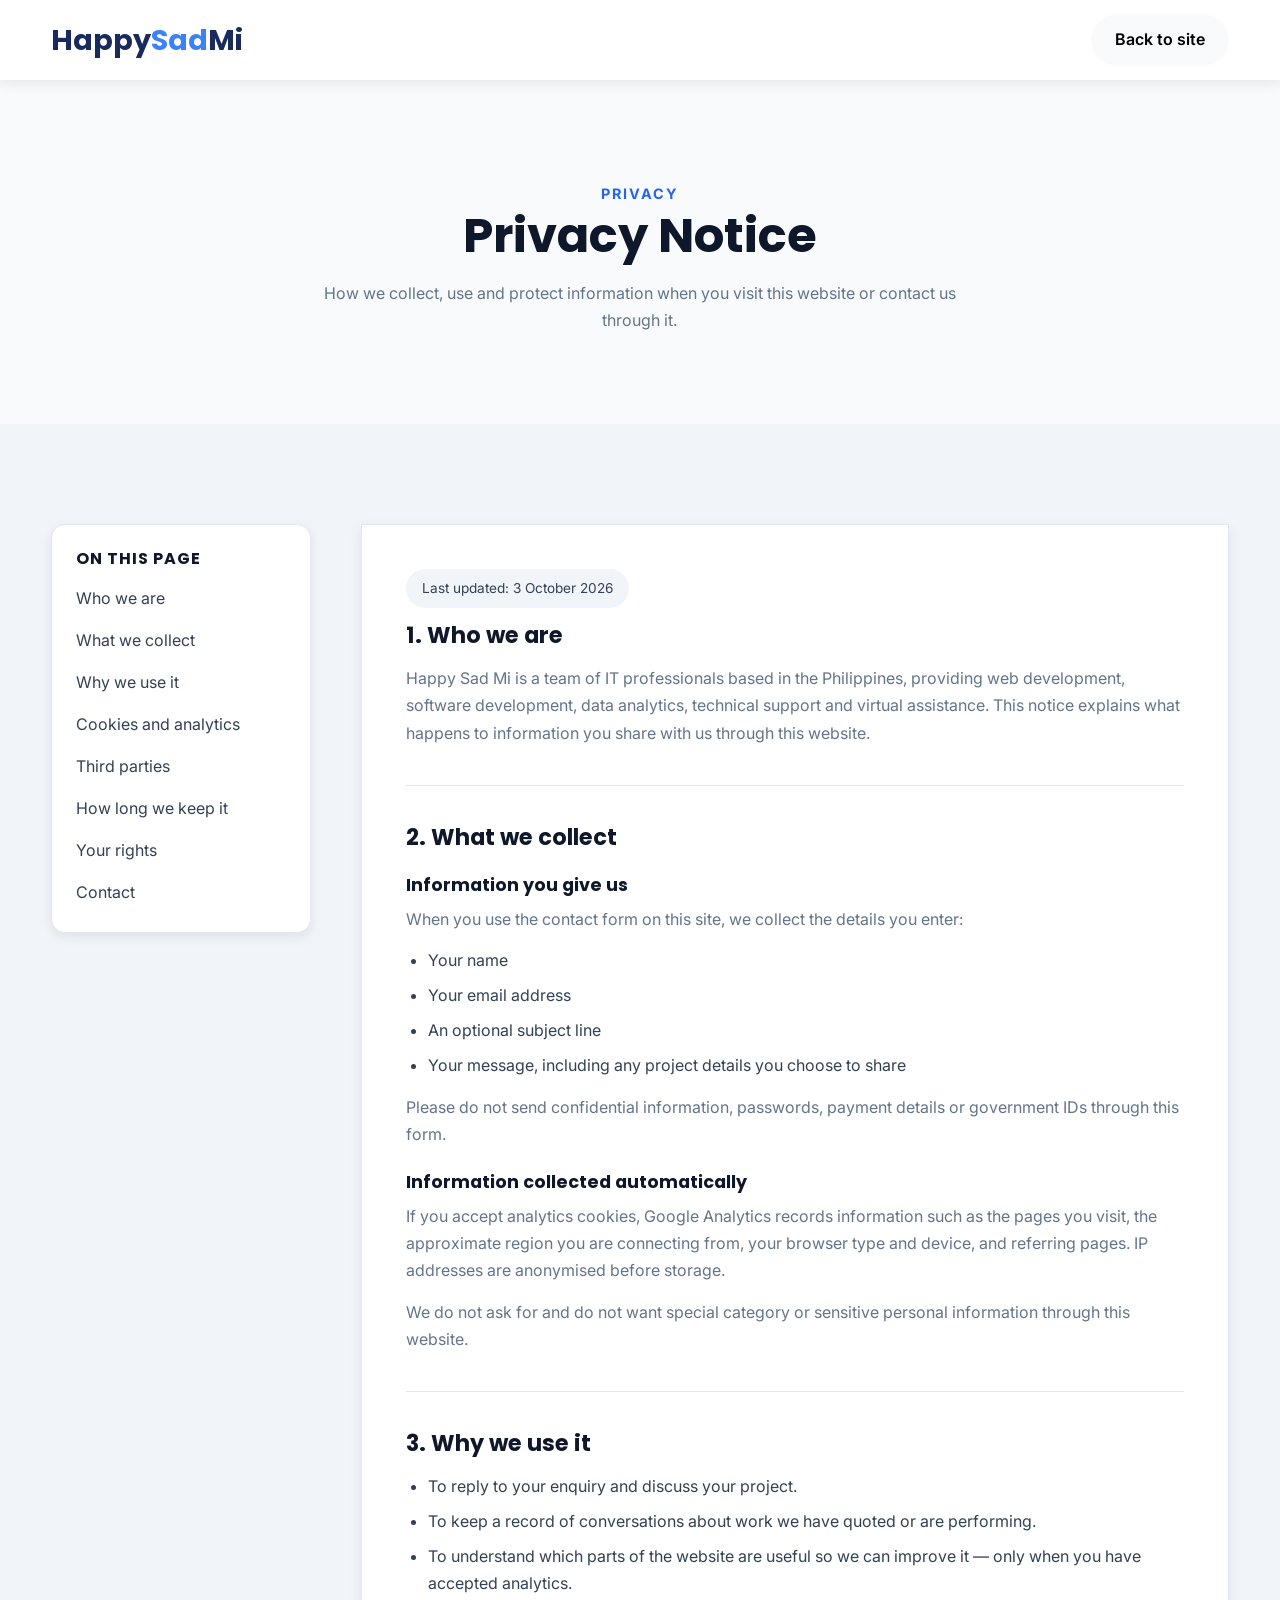
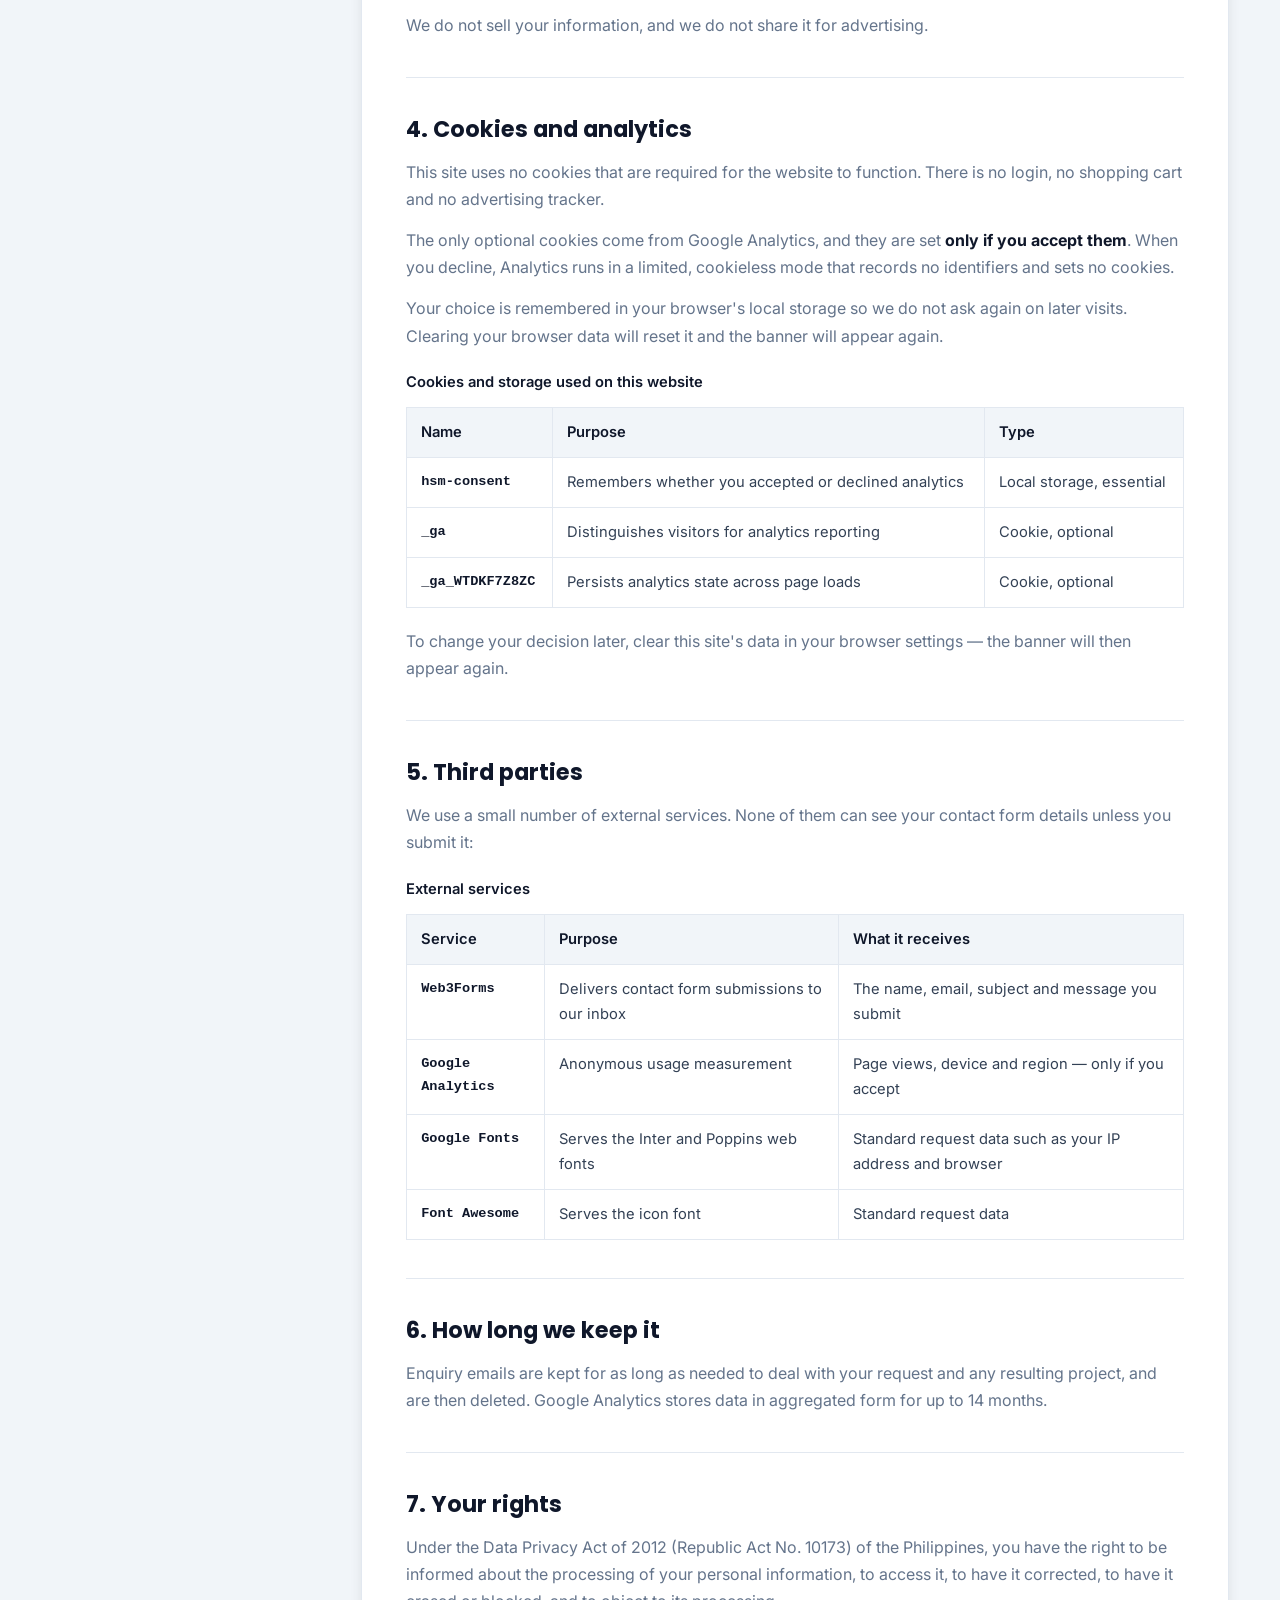
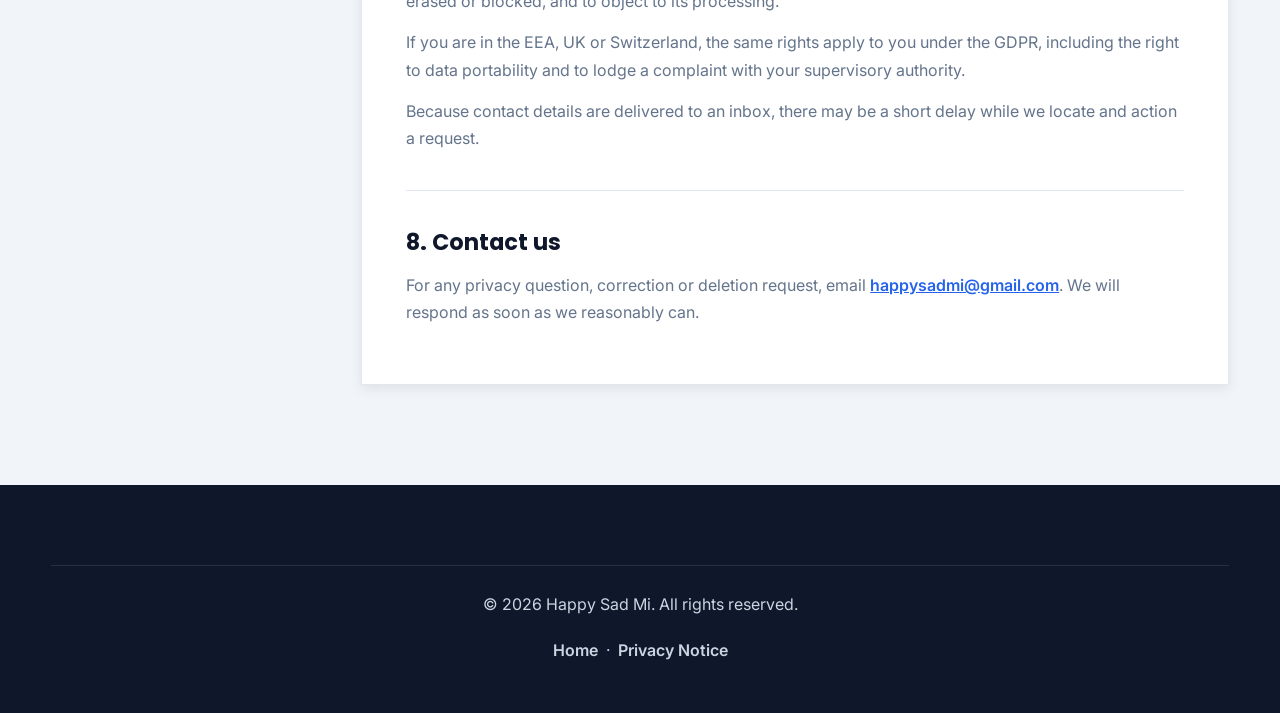
==== privacy.html @ ef0c7fe9 "Add privacy notice and gate analytics behind consent Two related gaps: the site had no privacy notic" ====
<!DOCTYPE html>
<html lang="en">

<head>
    <meta charset="UTF-8">
    <meta name="viewport" content="width=device-width, initial-scale=1.0">

    <title>Privacy Notice | Happy Sad Mi</title>

    <meta name="description"
        content="How Happy Sad Mi collects, uses and protects personal information submitted through this website.">

    <meta name="robots" content="index, follow">

    <meta name="theme-color" content="#192A5D">

    <link rel="canonical" href="privacy.html">

    <!-- Google Fonts -->

    <link rel="preconnect" href="https://fonts.googleapis.com">
    <link rel="preconnect" href="https://fonts.gstatic.com" crossorigin>

    <link href="https://fonts.googleapis.com/css2?family=Inter:wght@300;400;500;600;700&family=Poppins:wght@500;600;700;800&display=swap"
        rel="stylesheet">

    <!-- Font Awesome -->

    <link rel="stylesheet"
        href="https://cdnjs.cloudflare.com/ajax/libs/font-awesome/6.7.1/css/all.min.css">

    <!-- CSS -->

    <link rel="stylesheet" href="assets/css/style.css?v=9">
    <link rel="stylesheet" href="assets/css/components.css?v=9">
    <link rel="stylesheet" href="assets/css/animations.css?v=9">

    <link rel="apple-touch-icon" sizes="180x180" href="apple-touch-icon.png">
    <link rel="icon" type="image/png" sizes="32x32" href="favicon-32x32.png">
    <link rel="icon" type="image/png" sizes="16x16" href="favicon-16x16.png">
    <link rel="icon" href="favicon.ico" sizes="any">
    <link rel="manifest" href="site.webmanifest">
</head>

<body>

    <a class="skip-link" href="#main">Skip to main content</a>

    <!-- ================= HEADER ================= -->

    <header class="header">

        <div class="container">

            <nav class="navbar" aria-label="Primary">

                <a href="index.html" class="logo">
                    Happy<span>Sad</span>Mi
                </a>

                <a href="index.html" class="btn btn-secondary header-back">
                    Back to site
                </a>

            </nav>

        </div>

    </header>

    <main id="main">

        <section class="section legal-hero">

            <div class="container">

                <div class="section-title">

                    <span>PRIVACY</span>

                    <h1>Privacy Notice</h1>

                    <p>
                        How we collect, use and protect information when you visit this
                        website or contact us through it.
                    </p>

                </div>

            </div>

        </section>

        <section class="section section-alt">

            <div class="container">

                <div class="legal-body">

                    <aside class="legal-toc" aria-label="On this page">

                        <h2>On this page</h2>

                        <ul>

                            <li><a href="#who">Who we are</a></li>
                            <li><a href="#collect">What we collect</a></li>
                            <li><a href="#why">Why we use it</a></li>
                            <li><a href="#cookies">Cookies and analytics</a></li>
                            <li><a href="#thirdparty">Third parties</a></li>
                            <li><a href="#retention">How long we keep it</a></li>
                            <li><a href="#rights">Your rights</a></li>
                            <li><a href="#contact">Contact</a></li>

                        </ul>

                    </aside>

                    <article class="legal-content">

                        <p class="legal-updated">
                            Last updated: <time datetime="2026-10-03">3 October 2026</time>
                        </p>

                        <section id="who">

                            <h2>1. Who we are</h2>

                            <p>
                                Happy Sad Mi is a team of IT professionals based in the
                                Philippines, providing web development, software development,
                                data analytics, technical support and virtual assistance.
                                This notice explains what happens to information you share
                                with us through this website.
                            </p>

                        </section>

                        <section id="collect">

                            <h2>2. What we collect</h2>

                            <h3>Information you give us</h3>

                            <p>
                                When you use the contact form on this site, we collect the
                                details you enter:
                            </p>

                            <ul>

                                <li>Your name</li>
                                <li>Your email address</li>
                                <li>An optional subject line</li>
                                <li>Your message, including any project details you choose
                                    to share</li>

                            </ul>

                            <p>
                                Please do not send confidential information, passwords,
                                payment details or government IDs through this form.
                            </p>

                            <h3>Information collected automatically</h3>

                            <p>
                                If you accept analytics cookies, Google Analytics records
                                information such as the pages you visit, the approximate
                                region you are connecting from, your browser type and
                                device, and referring pages. IP addresses are anonymised
                                before storage.
                            </p>

                            <p>
                                We do not ask for and do not want special category or
                                sensitive personal information through this website.
                            </p>

                        </section>

                        <section id="why">

                            <h2>3. Why we use it</h2>

                            <ul>

                                <li>
                                    To reply to your enquiry and discuss your project.
                                </li>
                                <li>
                                    To keep a record of conversations about work we have
                                    quoted or are performing.
                                </li>
                                <li>
                                    To understand which parts of the website are useful
                                    so we can improve it &mdash; only when you have
                                    accepted analytics.
                                </li>

                            </ul>

                            <p>
                                We do not sell your information, and we do not share it for
                                advertising.
                            </p>

                        </section>

                        <section id="cookies">

                            <h2>4. Cookies and analytics</h2>

                            <p>
                                This site uses no cookies that are required for the website
                                to function. There is no login, no shopping cart and no
                                advertising tracker.
                            </p>

                            <p>
                                The only optional cookies come from Google Analytics, and
                                they are set <strong>only if you accept them</strong>. When
                                you decline, Analytics runs in a limited, cookieless mode
                                that records no identifiers and sets no cookies.
                            </p>

                            <p>
                                Your choice is remembered in your browser's local storage so
                                we do not ask again on later visits. Clearing your browser
                                data will reset it and the banner will appear again.
                            </p>

                            <table class="cookie-table">

                                <caption>
                                    Cookies and storage used on this website
                                </caption>

                                <thead>

                                    <tr>
                                        <th scope="col">Name</th>
                                        <th scope="col">Purpose</th>
                                        <th scope="col">Type</th>
                                    </tr>

                                </thead>

                                <tbody>

                                    <tr>
                                        <th scope="row">hsm-consent</th>
                                        <td>Remembers whether you accepted or declined
                                            analytics</td>
                                        <td>Local storage, essential</td>
                                    </tr>

                                    <tr>
                                        <th scope="row">_ga</th>
                                        <td>Distinguishes visitors for analytics reporting
                                        </td>
                                        <td>Cookie, optional</td>
                                    </tr>

                                    <tr>
                                        <th scope="row">_ga_WTDKF7Z8ZC</th>
                                        <td>Persists analytics state across page
                                        loads</td>
                                        <td>Cookie, optional</td>
                                    </tr>

                                </tbody>

                            </table>

                            <p>
                                To change your decision later, clear this site's data in
                                your browser settings &mdash; the banner will then appear
                                again.
                            </p>

                        </section>

                        <section id="thirdparty">

                            <h2>5. Third parties</h2>

                            <p>
                                We use a small number of external services. None of them
                                can see your contact form details unless you submit it:
                            </p>

                            <table class="cookie-table">

                                <caption>
                                    External services
                                </caption>

                                <thead>

                                    <tr>
                                        <th scope="col">Service</th>
                                        <th scope="col">Purpose</th>
                                        <th scope="col">What it receives</th>
                                    </tr>

                                </thead>

                                <tbody>

                                    <tr>
                                        <th scope="row">Web3Forms</th>
                                        <td>Delivers contact form submissions to our
                                            inbox</td>
                                        <td>The name, email, subject and message you
                                            submit</td>
                                    </tr>

                                    <tr>
                                        <th scope="row">Google Analytics</th>
                                        <td>Anonymous usage measurement</td>
                                        <td>Page views, device and region &mdash; only if
                                            you accept</td>
                                    </tr>

                                    <tr>
                                        <th scope="row">Google Fonts</th>
                                        <td>Serves the Inter and Poppins web fonts</td>
                                        <td>Standard request data such as your IP address
                                            and browser</td>
                                    </tr>

                                    <tr>
                                        <th scope="row">Font Awesome</th>
                                        <td>Serves the icon font</td>
                                        <td>Standard request data</td>
                                    </tr>

                                </tbody>

                            </table>

                        </section>

                        <section id="retention">

                            <h2>6. How long we keep it</h2>

                            <p>
                                Enquiry emails are kept for as long as needed to deal with
                                your request and any resulting project, and are then
                                deleted. Google Analytics stores data in aggregated form
                                for up to 14 months.
                            </p>

                        </section>

                        <section id="rights">

                            <h2>7. Your rights</h2>

                            <p>
                                Under the Data Privacy Act of 2012 (Republic Act No. 10173)
                                of the Philippines, you have the right to be informed about
                                the processing of your personal information, to access it,
                                to have it corrected, to have it erased or blocked, and to
                                object to its processing.
                            </p>

                            <p>
                                If you are in the EEA, UK or Switzerland, the same rights
                                apply to you under the GDPR, including the right to data
                                portability and to lodge a complaint with your supervisory
                                authority.
                            </p>

                            <p>
                                Because contact details are delivered to an inbox, there
                                may be a short delay while we locate and action a request.
                            </p>

                        </section>

                        <section id="contact">

                            <h2>8. Contact us</h2>

                            <p>
                                For any privacy question, correction or deletion request,
                                email
                                <a href="mailto:happysadmi@gmail.com">happysadmi@gmail.com</a>.
                                We will respond as soon as we reasonably can.
                            </p>

                        </section>

                    </article>

                </div>

            </div>

        </section>

    </main>

    <!-- ================= FOOTER ================= -->

    <footer class="footer">

        <div class="container">

            <div class="footer-bottom">

                <p>
                    &copy; 2026 Happy Sad Mi. All rights reserved.
                </p>

                <p>
                    <a href="index.html">Home</a>
                    &nbsp;&middot;&nbsp;
                    <a href="privacy.html">Privacy Notice</a>
                </p>

            </div>

        </div>

    </footer>

</body>

</html>
---- assets/css/style.css ----
/* ==========================================================
   Happy Sad Mi
   Global Styles
========================================================== */

/* ===========================
   CSS VARIABLES
=========================== */

:root {

    /* Colors */

    --primary: #192a5d;
    --primary-light: #2c3b67;
    --secondary: #3B82F6;
    --accent: #10B981;

    /* --secondary is a decorative brand blue and only reaches ~3.7:1 on
       white, which fails WCAG AA for text. Use this darker variant for
       any text or icon that needs to be readable on a light surface. */
    --secondary-text: #2563EB;

    --dark: #0F172A;

    --light: #F8FAFC;
    --white: #FFFFFF;

    --gray-100: #F1F5F9;
    --gray-200: #E2E8F0;
    --gray-300: #CBD5E1;
    --gray-500: #64748B;
    --gray-700: #334155;

    /* Typography */

    --heading-font: "Poppins", sans-serif;
    --body-font: "Inter", sans-serif;

    /* Spacing */

    --section-padding: 100px;

    /* Radius */

    --radius: 14px;

    /* Shadows */

    --shadow-sm: 0 4px 12px rgba(0,0,0,.08);

    --shadow:

        0 15px 40px rgba(0,0,0,.08);

    --transition:

        all .3s ease;

}

/* ===========================
   RESET
=========================== */

*{

    margin:0;
    padding:0;
    box-sizing:border-box;

}

html{

    scroll-behavior:smooth;

}

/* ==========================================================
   CONSENT BANNER
   ========================================================== */

.consent-banner{

    position:fixed;

    left:0;

    right:0;

    bottom:0;

    z-index:10000;

    background:var(--dark);

    color:var(--gray-300);

    box-shadow:0 -12px 40px rgba(0,0,0,.28);

    transform:translateY(100%);

    transition:transform .35s ease;

}

.consent-banner.show{

    transform:translateY(0);

}

.consent-inner{

    width:min(1200px,92%);

    margin-inline:auto;

    padding:26px 0;

    display:flex;

    align-items:center;

    justify-content:space-between;

    gap:28px;

    flex-wrap:wrap;

}

.consent-copy{

    flex:1 1 460px;

}

.consent-copy h2{

    font-size:1.15rem;

    margin-bottom:8px;

    color:var(--white);

}

.consent-copy p{

    margin:0;

    font-size:.95rem;

    line-height:1.6;

    color:var(--gray-300);

}

.consent-copy a{

    color:var(--secondary);

    font-weight:600;

    text-decoration:underline;

}

.consent-copy a:hover{

    color:var(--white);

}

.consent-actions{

    display:flex;

    gap:14px;

    flex-wrap:wrap;

}

.consent-actions .btn{

    white-space:nowrap;

}

/* The banner is dark, so the default navy primary would disappear into
   it. Invert both buttons here to keep them clearly distinguishable. */

.consent-actions .btn-primary{

    background:var(--white);

    color:var(--primary);

}

.consent-actions .btn-primary:hover{

    background:var(--gray-200);

    color:var(--primary);

    transform:translateY(-2px);

}

.consent-actions .btn-secondary{

    background:transparent;

    color:var(--white);

    box-shadow:inset 0 0 0 1px var(--gray-500);

}

.consent-actions .btn-secondary:hover{

    background:rgba(255,255,255,.1);

    color:var(--white);

    transform:translateY(-2px);

}

@media (max-width:768px){

    .consent-inner{

        padding:22px 0;

        flex-direction:column;

        align-items:stretch;

        gap:18px;

    }

    .consent-actions{

        display:grid;

        grid-template-columns:1fr 1fr;

    }

}

/* ==========================================================
   NOSCRIPT
   ========================================================== */

.noscript-banner{

    padding:16px 24px;

    background:var(--gray-100);

    border-bottom:1px solid var(--gray-200);

    color:var(--gray-700);

    text-align:center;

    font-size:.95rem;

}

.noscript-banner p{

    margin:0;

    color:inherit;

}

.noscript-banner a{

    color:var(--secondary);

    font-weight:600;

    text-decoration:underline;

}

body{

    font-family:var(--body-font);

    color:var(--gray-700);

    background:var(--white);

    line-height:1.7;

}

img{

    display:block;

    width:100%;

}

a{

    text-decoration:none;

    color:inherit;

}

ul{

    list-style:none;

}

button{

    border:none;

    cursor:pointer;

    font-family:inherit;

}

input,
textarea{

    font-family:inherit;

}

/* ==========================================================
   ACCESSIBILITY PRIMITIVES
   ========================================================== */

/* Visible keyboard focus for every interactive element.
   :focus-visible keeps the ring off mouse clicks. */

a:focus-visible,
button:focus-visible,
input:focus-visible,
textarea:focus-visible,
[tabindex]:focus-visible{

    outline:3px solid var(--secondary);

    outline-offset:3px;

    border-radius:4px;

}

/* Available to screen readers, invisible on screen. Used for
   form labels, section landmarks and icon-only button names. */

.visually-hidden{

    position:absolute;

    width:1px;

    height:1px;

    padding:0;

    margin:-1px;

    overflow:hidden;

    clip:rect(0 0 0 0);

    clip-path:inset(50%);

    white-space:nowrap;

    border:0;

}

/* ===========================
   CONTAINER
=========================== */

.container{

    width:min(1200px,92%);

    margin:auto;

}

/* ===========================
   TYPOGRAPHY
=========================== */

h1,h2,h3,h4{

    font-family:var(--heading-font);

    color:var(--dark);

    line-height:1.2;

}

h1{

    font-size:clamp(2.5rem,5vw,4.5rem);

}

h2{

    font-size:clamp(2rem,4vw,3rem);

}

h3{

    font-size:1.4rem;

}

p{

    color:var(--gray-500);

}

/* ===========================
   SECTION
=========================== */

.section{

    padding:var(--section-padding) 0;

}

.section-alt{

    background:var(--gray-100);

}

.section-title{

    text-align:center;

    margin-bottom:30px;

}

.hero-image{
    animation:float 6s ease-in-out infinite;
}

.bg_img{

    width:100%;

    display:block;

    aspect-ratio:1/1;

    object-fit:cover;

    object-position:center 28%;

    background:var(--white);

    border-radius:20px;

    overflow:hidden;

    box-shadow:0 10px 25px rgba(0,0,0,.08);

    transition:transform .4s ease, box-shadow .4s ease;

}

.bg_img:hover{

    transform:translateY(-4px);

    box-shadow:0 18px 40px rgba(0,0,0,.15);

}
.section-title span{

    color:var(--secondary-text);

    font-weight:700;

    letter-spacing:2px;

    font-size:.9rem;

}

.section-title h2{

    margin:15px 0;

}

.section-title p{

    max-width:650px;

    margin:auto;

}

/* ===========================
   BUTTONS
=========================== */

.btn{

    display:inline-flex;

    align-items:center;

    justify-content:center;

    padding:15px 30px;

    border-radius:50px;

    transition:var(--transition);

    font-weight:600;

}

.btn-primary{

    background:var(--primary);

    color:white;

}

.btn-primary:hover{

    background:var(--primary-light);

    transform:translateY(-3px);

}

.btn-secondary{

  background:var(--light);

  color:black;

}

.btn-secondary:hover{

    background:var(--gray-200);

    transform:translateY(-3px);
    color:black;

}

/* ===========================
   HEADER
=========================== */

.skip-link{

    position:absolute;

    top:-100px;

    left:16px;

    z-index:2000;

    padding:14px 22px;

    border-radius:0 0 var(--radius) var(--radius);

    background:var(--primary);

    color:var(--white);

    font-weight:600;

    transition:top .25s ease;

}

.skip-link:focus{

    top:0;

}

.header{

    position:fixed;

    top:0;

    left:0;

    width:100%;

    z-index:999;

    background:rgba(255,255,255,.92);

    backdrop-filter:blur(14px);

    box-shadow:var(--shadow-sm);

}

.navbar{

    display:flex;

    justify-content:space-between;

    align-items:center;

    height:80px;

}

.logo{

    font-family:var(--heading-font);

    font-size:1.8rem;

    font-weight:700;

    color:var(--primary);

}

.logo span{

    color:var(--secondary);

}

.nav-links{

    display:flex;

    gap:35px;

}

.nav-links a{

    display:flex;

    align-items:center;

    min-height:44px;

    transition:var(--transition);

    font-weight:500;

}

.nav-links a:hover{

    color:var(--secondary);

}

.menu-btn{

    display:none;

    background:none;

    font-size:1.5rem;

}

/* ===========================
   HERO
=========================== */

.hero {
    padding-top: 140px;
    padding-bottom: 100px;

    --hero-overlay:

        linear-gradient(

            color-mix(in srgb, var(--primary) 78%, transparent),

            color-mix(in srgb, #275D84 78%, transparent),

            color-mix(in srgb, var(--secondary) 78%, transparent)

        );

    background:

        var(--hero-overlay),

        url("../images/team/bg-1.webp") center / cover no-repeat;

    color: white;
}

.hero-grid{

    display:grid;

    grid-template-columns:1fr 1fr;

    gap:70px;

    align-items:center;

}

.hero h1{

    color:white;

    margin:20px 0;

}

.hero h1 span{

    display:block;

    color:#A5F3FC;

}

.hero p{

    color:rgba(255,255,255,.9);

}

.badge{

    display:inline-block;

    background:rgba(255,255,255,.15);

    padding:10px 18px;

    border-radius:30px;

    font-size:.9rem;

}

.hero-buttons{

    display:flex;

    gap:20px;

    margin:35px 0;

}

.hero-stats{

    display:flex;

    gap:20px;

    margin-top:50px;

}

.stat-card{

    background:rgba(255,255,255,.12);

    backdrop-filter:blur(12px);

    padding:25px;

    border-radius:var(--radius);

    text-align:center;

    flex:1;

}

.stat-card h2{

    color:white;

}

.stat-card p{

    color:white;

    margin-top:10px;

}

/* ===========================
   GRID HELPERS
=========================== */

.about-grid{

    display:grid;

    grid-template-columns:1.15fr .85fr;

    gap:50px;

    align-items:start;

}

.about-grid h3{

    margin-bottom:15px;

    text-align:center;

}

.about-copy p + p{

    margin-top:18px;

}

.contact-grid{

    display:grid;

    grid-template-columns:1fr 1fr;

    gap:60px;

}

.services-grid,
.tech-grid,
.portfolio-grid,
.testimonial-grid,
.stats-grid{

    display:grid;

    gap:30px;

}

.services-grid{

    grid-template-columns:repeat(auto-fit,minmax(350px,1fr));

}

.tech-grid{

    grid-template-columns:repeat(auto-fit,minmax(150px,1fr));

}

.portfolio-grid{

    grid-template-columns:repeat(auto-fit,minmax(500px,1fr));

}

/* ===========================================
   TEAM SLIDER
=========================================== */

.team-slider{
    position:relative;
}

.testimonial-grid{

    grid-template-columns:repeat(auto-fit,minmax(320px,1fr));

}

.stats-grid{

    grid-template-columns:repeat(4,1fr);

}

/* ===========================================
    TEAM GALLERY
   =========================================== */

.team-gallery{
    display:grid;
    grid-template-columns:repeat(auto-fit,minmax(350px,1fr));
    gap:24px;
    margin-top:40px;
}

/* Cards */

.team-gallery .team-card{
    background:var(--white);
    border-radius:18px;
    overflow:hidden;
    box-shadow:var(--shadow-sm);
    transition:.3s ease;
}

.team-gallery .team-card:hover{
    transform:translateY(-8px);
    box-shadow:var(--shadow);
}

/* Image */

.team-gallery .team-card img{
    width:140px;
    height:140px;
    border-radius:50%;
    object-fit:cover;
    display:block;
    margin:0 auto 25px;
    border:5px solid var(--gray-100);
    box-shadow:0 8px 20px rgba(0,0,0,.12);
}

/* Content */

.team-gallery .team-card h3{
    margin-bottom:6px;
    font-size:1.25rem;
}

.team-gallery .team-card p{
    color:var(--gray-500);
    font-size:.95rem;
}

/* Website link */

.team-gallery .team-card a{
    display:inline-flex;
    align-items:center;
    justify-content:center;
    min-height:44px;
    padding:0 18px;
    margin-top:auto;
    border-radius:50px;
    background:var(--gray-100);
    color:var(--primary);
    font-weight:600;
    transition:.3s ease;
}

.team-gallery .team-card a:hover{
    background:var(--primary);
    color:var(--white);
}

/* Responsive */

@media (max-width:768px){

    .team-gallery{
        grid-template-columns:repeat(auto-fit,minmax(220px,1fr));
    }

}

/* ===========================
   FOOTER
=========================== */

.footer{

    background:var(--dark);

    color:white;

    padding:80px 0 30px;

}

.footer-grid{

    display:grid;

    grid-template-columns:2fr 1fr 1fr 1fr;

    gap:40px;

    margin-bottom:40px;

}

.footer h2,
.footer h3,
.footer h4{

    color:white;

    margin-bottom:20px;

}

.footer-brand{

    font-size:1.6rem;

}

.footer-heading{

    font-size:1.05rem;

    text-transform:uppercase;

    letter-spacing:.08em;

}

.footer p,
.footer li{

    color:var(--gray-300);

    margin-bottom:10px;

}





.footer-bottom{

    text-align:center;

    border-top:1px solid rgba(255,255,255,.1);

    padding-top:25px;

}

.process-section{
    background:#f8fbff;
}

.process-flow{
    display:flex;
    justify-content:center;
    align-items:flex-start;
    flex-wrap:wrap;
    gap:0;
    margin-top:70px;
}

.process-step{
    width:170px;
    text-align:center;
    position:relative;
    padding-bottom:30px;
}

.circle{
    width:70px;
    height:70px;
    margin:auto;
    border-radius:50%;
    background:linear-gradient(135deg,#2563eb,#1d4ed8);
    color:#fff;
    display:flex;
    justify-content:center;
    align-items:center;
    font-weight:bold;
    font-size:1.2rem;
    box-shadow:0 12px 25px rgba(37,99,235,.25);
    transition:.3s;
}

.process-step:hover .circle{
    transform:translateY(-8px) scale(1.08);
}

.connector{
    width:80px;
    height:4px;
    background:#cbd5e1;
    margin-top:33px;
    position:relative;
}

.connector::after{
    content:"";
    position:absolute;
    right:-8px;
    top:50%;
    transform:translateY(-50%);
    border-left:10px solid #cbd5e1;
    border-top:6px solid transparent;
    border-bottom:6px solid transparent;
}

.process-step h3{
    margin-top:18px;
    margin-bottom:10px;
    color:var(--dark);
}

@media(max-width:992px){

    .process-flow{
        flex-direction:column;
        align-items:center;
    }

    .connector{
        width:4px;
        height:60px;
        margin:15px 0;
    }

    .connector::after{
        left:50%;
        top:auto;
        bottom:-10px;
        transform:translateX(-50%);
        border-left:6px solid transparent;
        border-right:6px solid transparent;
        border-top:10px solid #cbd5e1;
        border-bottom:none;
    }

}

/* ===========================
   RESPONSIVE
=========================== */

@media (max-width:992px){

    .hero-grid,
    .about-grid,
    .contact-grid{

        grid-template-columns:1fr;

    }

    .stats-grid{

        grid-template-columns:repeat(2,1fr);

    }

    .footer-grid{

        grid-template-columns:1fr 1fr;

    }

}

@media (max-width:768px){

    .nav-links{

        display:none;

    }

    .menu-btn{

        display:block;

    }

    .hero{

        text-align:center;

    }

    .hero-buttons{

        justify-content:center;

        flex-wrap:wrap;

    }

    .hero-stats{

        flex-direction:column;

    }

    .stats-grid{

        grid-template-columns:1fr;

    }

    .footer-grid{

        grid-template-columns:1fr;

    }

}

@media (max-width:480px){

    :root{

        --section-padding:70px;

    }

    .btn{

        width:100%;

    }

}

/* ===========================================
   APP.JS SUPPORT
=========================================== */

.header.scrolled{

    background:rgba(255,255,255,.98);

    box-shadow:0 10px 30px rgba(0,0,0,.08);

}

.nav-links a.active{

    color:var(--secondary);

    font-weight:600;

}

@media (max-width:768px){

    .nav-links{

        position:absolute;

        top:80px;
        left:0;

        width:100%;

        background:white;

        flex-direction:column;

        padding:30px;

        display:none;

        box-shadow:0 15px 40px rgba(0,0,0,.08);

    }

    .nav-links.mobile-open{

        display:flex;

    }

}

@media (max-width:768px){

    .nav-links li{

        width:100%;

    }

    .nav-links a{

        display:flex;

        align-items:center;

        min-height:44px;

    }

}

/* ===========================================
   INITIAL REVEAL SUPPORT
=========================================== */

.section-title,
.service-card,
.process-card,
.tech-card,
.project-card,
.team-card,
.testimonial-card,
.stats-card,
.info-card,
.contact-form,
.contact-info{

    will-change: transform, opacity;

}
---- assets/css/components.css ----
/* ==========================================================
   Happy Sad Mi
   components.css
   Reusable UI Components
========================================================== */

/* ===========================
   ABOUT
=========================== */

.about-cards{
    display: flex;
    gap: 20px;
    justify-content: space-between;
    align-items: stretch;
    flex-wrap: wrap; /* Allows wrapping on smaller screens */
}

.info-card{
    flex: 1;
    min-width: 250px;
    max-width: 320px;

    display: flex;
    align-items: center;
    gap: 16px;

    background: var(--white);
    padding: 18px;
    border-radius: var(--radius);
    box-shadow: var(--shadow-sm);
    border: 1px solid var(--gray-200);
}

.info-card i{
    width: 50px;
    height: 50px;
    display: grid;
    place-items: center;
    flex-shrink: 0;

    border-radius: 50%;
    background: rgba(59,130,246,.1);
    color: var(--secondary);
    font-size: 1.3rem;
}

.info-content{
    flex: 1;
}

.info-content h4{
    margin: 0 0 10px;
    padding-bottom: 10px;
    border-bottom: 2px solid var(--secondary);
    font-size: 1.1rem;
}

.info-content p{
    margin: 0;
}

/* ===========================
   SERVICES
=========================== */

.service-card{

    background:var(--white);

    border-radius:var(--radius);

    padding:35px;

    box-shadow:var(--shadow-sm);

    border:1px solid var(--gray-200);

}

.service-icon{

    width:70px;

    height:70px;

    display:grid;

    place-items:center;

    border-radius:20px;

    background:rgba(25,66,93,.08);

    margin-bottom:25px;

}

.service-icon i{

    font-size:2rem;

    color:var(--primary);

}


.service-card h3{

    margin-bottom:15px;

}

.service-card p{

    margin-bottom:20px;

}

.service-card ul{

    display:flex;

    flex-direction:column;

    gap:10px;

}

.service-card li{

    position:relative;

    padding-left:22px;

    color:var(--gray-700);

}

.service-card li::before{

    content:"✓";

    position:absolute;

    left:0;

    color:var(--accent);

    font-weight:bold;

}

/* ===========================
   PROCESS
=========================== */

.process-card{

    background:var(--white);

    border-radius:var(--radius);

    padding:35px;

    text-align:center;

    box-shadow:var(--shadow-sm);

}

/* ===========================
   TECH STACK
=========================== */

.tech-card{

    background:white;

    border-radius:18px;

    padding:30px;

    text-align:center;

    box-shadow:var(--shadow-sm);

}

.tech-card i{

    font-size:3rem;

    color:var(--primary);

    margin-bottom:18px;

}

/* HTML5 */
.tech-card i.fa-html5 {
    color: #E34F26;
}

/* CSS3 */
.tech-card i.fa-css3-alt {
    color: #1572B6;
}

/* JavaScript */
.tech-card i.fa-js-square {
    color: #F7DF1E;
}

/* PHP */
.tech-card i.fa-php {
    color: #777BB4;
}

/* Laravel */
.tech-card i.fa-laravel {
    color: #FF2D20;
}

/* MySQL */
.tech-card i.fa-database {
    color: #4479A1;
}

/* GitHub */
.tech-card i.fa-github {
    color: #181717;
}

/* Docker */
.tech-card i.fa-docker {
    color: #2496ED;
}

/* Power BI */
.tech-card i.fa-chart-bar {
    color: #F2C811;
}

/* Microsoft Excel */
.tech-card i.fa-table {
    color: #217346;
}

.tech-card span{

    font-weight:600;

}

/* ===========================
   STATS
=========================== */

.stats-card{

    background:white;

    text-align:center;

    padding:35px;

    border-radius:var(--radius);

    box-shadow:var(--shadow-sm);

}

.stats-card h2{

    color:var(--primary);

    margin-bottom:10px;

}

/* ===========================
   PORTFOLIO
=========================== */

.portfolio-filter{

    display:flex;

    justify-content:center;

    flex-wrap:wrap;

    gap:15px;

    margin-bottom:45px;

}

.portfolio-filter button{

    display:inline-flex;

    align-items:center;

    min-height:44px;

    padding:12px 24px;

    border-radius:40px;

    background:white;

    border:1px solid var(--gray-300);

    transition:.3s;

}

.portfolio-filter button.active,

.portfolio-filter button:hover{

    background:var(--primary);

    color:white;

}

.project-card{

    background:white;

    border-radius:18px;

    overflow:hidden;

    box-shadow:var(--shadow-sm);

}

.project-card img{

    height:220px;

    object-fit:cover;

}

.project-content{

    padding:30px;

}

.project-tag{

    display:inline-block;

    background:rgba(16,185,129,.1);

    color:var(--accent);

    padding:8px 14px;

    border-radius:30px;

    font-size:.8rem;

    font-weight:600;

    margin-bottom:15px;

}

.project-content h3{

    margin-bottom:15px;

}

.project-tech{

    display:flex;

    flex-wrap:wrap;

    gap:10px;

    margin:25px 0;

}

.project-tech span{

    background:var(--gray-100);

    padding:8px 14px;

    border-radius:30px;

    font-size:.8rem;

}

.project-links{

    display:flex;

    align-items:center;

    flex-wrap:wrap;

    gap:12px;

}

.project-links a{

    display:inline-flex;

    align-items:center;

    min-height:44px;

    padding:0 14px;

    border-radius:12px;

    background:rgba(59,130,246,.1);

    color:var(--secondary);

    font-weight:600;

    transition:.3s ease;

}

.project-links a:hover{

    background:var(--secondary-text);

    color:var(--white);

}

/* ===========================
   TEAM
=========================== */

.team-card{

    background:white;

    border-radius:20px;

    text-align:center;

    padding:35px;

    box-shadow:var(--shadow-sm);

    display: flex;
    flex-direction: column;
    height: 100%;

}

.team-card p{
    flex: 1;
}.team-card img{

    width:150px;

    height:150px;

    border-radius:50%;

    object-fit:cover;

    margin:0 auto 25px;

    border:5px solid var(--gray-100);

}

.team-card span{

    display:block;

    margin:10px 0 20px;

    color:var(--secondary);

    font-weight:600;

}

/* ===========================
   TESTIMONIALS
=========================== */

.testimonial-card{

    background:white;

    padding:35px;

    border-radius:18px;

    box-shadow:var(--shadow-sm);

}

.quote-icon{

    font-size:2rem;

    color:var(--secondary);

    margin-bottom:20px;

}

.testimonial-author{

    margin-top:30px;

}

.testimonial-author h4{

    margin-bottom:5px;

}

.testimonial-author span{

    color:var(--gray-500);

}

/* Rendered by testimonials.js */

.testimonial-card{

    display:flex;

    flex-direction:column;

}

.testimonial-avatar{

    width:72px;

    height:72px;

    border-radius:50%;

    object-fit:cover;

    margin:0 auto 18px;

    border:4px solid var(--gray-100);

    background:var(--gray-100);

}

.testimonial-card h3{

    text-align:center;

    margin-bottom:4px;

}

.testimonial-card .testimonial-position{

    display:block;

    text-align:center;

    color:var(--gray-500);

    font-size:.95rem;

}

.testimonial-stars{

    display:flex;

    justify-content:center;

    gap:4px;

    margin:14px 0 18px;

    color:#F59E0B;

    font-size:.9rem;

}

.testimonial-card .testimonial-message{

    flex:1;

    font-style:italic;

}

/* ===========================
   CONTACT
=========================== */

.contact-info h3{

    margin-bottom:20px;

}

.contact-info p{

    margin-bottom:35px;

}

.contact-item{

    display:flex;

    align-items:center;

    gap:18px;

    margin-bottom:25px;

}

.contact-item i{

    width:50px;

    height:50px;

    display:grid;

    place-items:center;

    border-radius:50%;

    background:rgba(59,130,246,.1);

    color:var(--secondary);

}

.contact-form{

    background:white;

    padding:40px;

    border-radius:20px;

    box-shadow:var(--shadow);

}

.contact-form label{

    display:block;

    margin-bottom:8px;

    font-weight:600;

    font-size:.95rem;

    color:var(--dark);

}

.contact-form input,

.contact-form textarea{

    width:100%;

    padding:16px 18px;

    margin-bottom:20px;

    border:1px solid var(--gray-300);

    border-radius:12px;

    resize:none;

}

.contact-form button{

    width:100%;

}

.contact-form .form-note{

    margin-top:14px;

    font-size:.85rem;

    color:var(--gray-500);

}

/* ===========================
   FOOTER
=========================== */

.footer ul{

    display:flex;

    flex-direction:column;

    gap:12px;

}

.footer ul a{

    display:inline-flex;

    align-items:center;

    min-height:44px;

}

.footer p a{

    display:inline-flex;

    align-items:center;

    min-height:44px;

    font-weight:600;

}

.footer a{

    transition:.3s;

}

.footer a:hover{

    color:var(--secondary);

}

/* ===========================
﻿/* ===========================================
   LEGAL PAGES (privacy.html)
   =========================================== */

.legal-hero{

    padding-top:180px;

    padding-bottom:60px;

    background:var(--light);

}

.legal-hero .section-title h1{

    font-size:clamp(2rem,4vw,3rem);

    margin-bottom:15px;

}

.header-back{

    padding:12px 24px;

}

.legal-body{

    display:grid;

    grid-template-columns:260px 1fr;

    gap:50px;

    align-items:start;

}

.legal-toc{

    position:sticky;

    top:110px;

    padding:24px;

    background:var(--white);

    border:1px solid var(--gray-200);

    border-radius:var(--radius);

    box-shadow:var(--shadow-sm);

}

.legal-toc h2{

    font-size:1rem;

    text-transform:uppercase;

    letter-spacing:.06em;

    margin-bottom:14px;

}

.legal-toc ul{

    display:flex;

    flex-direction:column;

    gap:10px;

}

.legal-toc a{

    display:flex;

    align-items:center;

    min-height:32px;

    color:var(--gray-700);

    transition:.3s ease;

}

.legal-toc a:hover{

    color:var(--secondary-text);

}

.legal-content{

    background:var(--white);

    padding:44px;

    border:1px solid var(--gray-200);

    border-radius:var(--radius-lg);

    box-shadow:var(--shadow-sm);

}

.legal-content section + section{

    margin-top:38px;

    padding-top:38px;

    border-top:1px solid var(--gray-200);

}

.legal-content h2{

    font-size:1.4rem;

    margin-bottom:16px;

    scroll-margin-top:110px;

}

.legal-content h3{

    font-size:1.1rem;

    margin:24px 0 10px;

}

.legal-content p{

    margin-bottom:14px;

}

.legal-content ul{

    margin-bottom:14px;

    padding-left:22px;

    list-style:disc;

}

.legal-content li{

    margin-bottom:8px;

    color:var(--gray-700);

}

.legal-content a{

    color:var(--secondary-text);

    font-weight:600;

    text-decoration:underline;

}

.legal-content strong{

    color:var(--dark);

}

.legal-updated{

    display:inline-block;

    padding:8px 16px;

    margin-bottom:28px;

    background:var(--gray-100);

    border-radius:50px;

    font-size:.85rem;

    color:var(--gray-700);

}

.cookie-table{

    width:100%;

    margin:20px 0;

    border-collapse:collapse;

    font-size:.92rem;

}

.cookie-table caption{

    padding-bottom:12px;

    font-weight:600;

    color:var(--dark);

    text-align:left;

}

.cookie-table th,
.cookie-table td{

    padding:12px 14px;

    border:1px solid var(--gray-200);

    text-align:left;

    vertical-align:top;

}

.cookie-table thead th{

    background:var(--gray-100);

    color:var(--dark);

    font-weight:600;

}

.cookie-table tbody th{

    font-weight:600;

    color:var(--dark);

    font-family:ui-monospace,SFMono-Regular,Menlo,monospace;

    font-size:.85rem;

    word-break:break-word;

}

@media (max-width:992px){

    .legal-body{

        grid-template-columns:1fr;

    }

    .legal-toc{

        position:static;

    }

}

@media (max-width:768px){

    .legal-hero{

        padding-top:150px;

    }

    .legal-content{

        padding:26px;

    }

    .cookie-table{

        display:block;

        overflow-x:auto;

    }

}


   BACK TO TOP
=========================== */

.back-to-top{

    border:none;

    box-shadow:0 15px 35px rgba(0,0,0,.2);

}

/* ===========================
   UTILITIES
=========================== */

.text-center{

    text-align:center;

}

.hidden{

    display:none;

}

.mt-1{margin-top:10px;}
.mt-2{margin-top:20px;}
.mt-3{margin-top:30px;}
.mt-4{margin-top:40px;}
.mt-5{margin-top:50px;}

/* ===========================================
   PORTFOLIO STATES
=========================================== */

.portfolio-error,
.portfolio-empty{

    padding:60px;

    text-align:center;

    grid-column:1/-1;

}

.details-btn{

    display:inline-flex;

    align-items:center;

    min-height:44px;

    padding:0 18px;

    background:var(--primary);

    color:white;

    border:none;

    border-radius:12px;

    cursor:pointer;

    transition:.3s;

}

.details-btn:hover{

    background:var(--secondary-text);

}

/* ===========================================
   PROJECT MODAL
=========================================== */

.modal{

    position:fixed;

    inset:0;

    display:flex;

    justify-content:center;

    align-items:center;

    visibility:hidden;

    opacity:0;

    transition:.3s;

    z-index:9999;

}

.modal.show{

    visibility:visible;

    opacity:1;

}

/* Locks background scrolling while the dialog is open */

body.modal-open{

    overflow:hidden;

}

.modal-overlay{

    position:absolute;

    inset:0;

    background:rgba(0,0,0,.65);

    backdrop-filter:blur(5px);

}

.modal-content{

    position:relative;

    background:white;

    width:min(900px,92%);

    max-height:90vh;

    max-height:90dvh;

    overflow:auto;

    overscroll-behavior:contain;

    border-radius:20px;

    z-index:2;

    animation:fadeUp .35s;

}

.modal-content img{

    width:100%;

    height:350px;

    object-fit:cover;

}

.modal-body{

    padding:40px;

}

.modal-category{

    display:inline-block;

    background:rgba(59,130,246,.1);

    color:var(--secondary);

    padding:8px 14px;

    border-radius:30px;

    margin-bottom:15px;

    font-weight:600;

}

.modal-body h2{

    margin-bottom:20px;

}

.modal-meta{

    display:grid;

    grid-template-columns:repeat(2,1fr);

    gap:20px;

    margin:35px 0;

}

.modal-meta strong{

    display:block;

    margin-bottom:8px;

}

.modal-buttons{

    display:flex;

    gap:20px;

    flex-wrap:wrap;

}

.modal-buttons a{

    display:inline-flex;

    align-items:center;

    justify-content:center;

    min-height:44px;

    padding:0 26px;

    background:var(--primary);

    color:white;

    border-radius:10px;

    transition:.3s;

}

.modal-buttons a:hover{

    background:var(--secondary-text);

}

.modal-close{

    position:absolute;

    top:20px;

    right:20px;

    z-index:3;

    width:45px;

    height:45px;

    display:grid;

    place-items:center;

    border:none;

    border-radius:50%;

    background:white;

    color:var(--dark);

    cursor:pointer;

    font-size:1rem;

    box-shadow:var(--shadow);

}

@media(max-width:768px){

    .modal-content img{

        height:220px;

    }

    .modal-body{

        padding:25px;

    }

    .modal-meta{

        grid-template-columns:1fr;

    }

}
---- assets/css/animations.css ----
/* ==========================================================
   Happy Sad Mi
   animations.css
   Animation utilities and motion effects
========================================================== */

/* ===========================
   KEYFRAMES
=========================== */

@keyframes fadeUp {
    from {
        opacity: 0;
        transform: translateY(40px);
    }

    to {
        opacity: 1;
        transform: translateY(0);
    }
}

@keyframes fadeDown {
    from {
        opacity: 0;
        transform: translateY(-40px);
    }

    to {
        opacity: 1;
        transform: translateY(0);
    }
}

@keyframes fadeLeft {
    from {
        opacity: 0;
        transform: translateX(-40px);
    }

    to {
        opacity: 1;
        transform: translateX(0);
    }
}

@keyframes fadeRight {
    from {
        opacity: 0;
        transform: translateX(40px);
    }

    to {
        opacity: 1;
        transform: translateX(0);
    }
}

@keyframes zoomIn {
    from {
        opacity: 0;
        transform: scale(.9);
    }

    to {
        opacity: 1;
        transform: scale(1);
    }
}

@keyframes float {

    0%,
    100% {
        transform: translateY(0);
    }

    50% {
        transform: translateY(-15px);
    }
}

@keyframes pulse {

    0%,
    100% {
        transform: scale(1);
    }

    50% {
        transform: scale(1.05);
    }
}

@keyframes rotate360 {
    from {
        transform: rotate(0);
    }

    to {
        transform: rotate(360deg);
    }
}

@keyframes shimmer {
    0% {
        background-position: -300px 0;
    }

    100% {
        background-position: 300px 0;
    }
}

@keyframes bounce {

    0%,
    100% {
        transform: translateY(0);
    }

    40% {
        transform: translateY(-10px);
    }

    60% {
        transform: translateY(-5px);
    }

}
/* ===========================
   HERO
=========================== */

/* The float animation lives on the wrapper (see style.css) so the image
   keeps its own hover transform -- an animated transform cannot be
   overridden by a :hover rule. */

.badge {

    animation:
        fadeDown 1s ease;

}

.hero h1 {

    animation:
        fadeUp 1s ease;

}

.hero p {

    animation:
        fadeUp 1.2s ease;

}

.hero-buttons {

    animation:
        fadeUp 1.4s ease;

}

/* ===========================
   BUTTONS
=========================== */

.btn {

    transition:
        transform .3s ease,
        box-shadow .3s ease,
        background .3s ease;

}

.btn:hover {

    transform: translateY(-4px);

    box-shadow:
        0 15px 30px rgba(0,0,0,.15);

}

/* ===========================
   CARDS
=========================== */

.service-card,
.project-card,
.team-card,
.info-card,
.tech-card,
.process-card,
.testimonial-card,
.stats-card {

    transition:
        transform .35s ease,
        box-shadow .35s ease;

}

.service-card:hover,
.project-card:hover,
.team-card:hover,
.info-card:hover,
.tech-card:hover,
.process-card:hover,
.testimonial-card:hover,
.stats-card:hover {

    transform: translateY(-10px);

    box-shadow:
        0 25px 50px rgba(0,0,0,.12);

}

/* ===========================
   ICONS
=========================== */

.service-icon i,
.tech-card i {

    transition:
        transform .3s ease,
        color .3s ease;

}

.service-card:hover .service-icon i {

    transform: scale(1.2);

}



/* ===========================
   PORTFOLIO
=========================== */

.project-card {

    overflow: hidden;

}

.project-card img {

    transition:
        transform .5s ease;

}

.project-card:hover img {

    transform: scale(1.08);

}

/* ===========================
   NAVIGATION
=========================== */

.nav-links a {

    position: relative;

}

.nav-links a::after {

    content: "";

    position: absolute;

    left: 0;
    bottom: -8px;

    width: 0;
    height: 2px;

    background: var(--secondary);

    transition: width .3s ease;

}

.nav-links a:hover::after {

    width: 100%;

}

/* ===========================
   BACK TO TOP
=========================== */

.back-to-top {

    position: fixed;

    right: 30px;
    bottom: 30px;

    width: 50px;
    height: 50px;

    border-radius: 50%;

    display: flex;
    justify-content: center;
    align-items: center;

    background: var(--primary);

    color: white;

    cursor: pointer;

    opacity: 0;
    visibility: hidden;

    transition: all .35s ease;

    z-index: 999;

}

.back-to-top.show {

    opacity: 1;
    visibility: visible;

}

.back-to-top:hover {

    transform: translateY(-6px);

    background: var(--secondary);

}

/* ===========================
   STAT COUNTERS
=========================== */

.stat-card h2,
.stats-card h2 {

    animation:
        pulse 2s infinite;

}

/* ===========================
   CONTACT FORM
=========================== */

.contact-form input,
.contact-form textarea {

    transition:
        border-color .3s ease,
        box-shadow .3s ease;

}

.contact-form input:focus,
.contact-form textarea:focus {

    outline: none;

    border-color: var(--secondary);

    box-shadow:
        0 0 0 4px rgba(59,130,246,.15);

}

/* ===========================
   ACCESSIBILITY
=========================== */

@media (prefers-reduced-motion: reduce) {

    *,
    *::before,
    *::after {

        animation: none !important;
        transition: none !important;
        scroll-behavior: auto !important;

    }

}
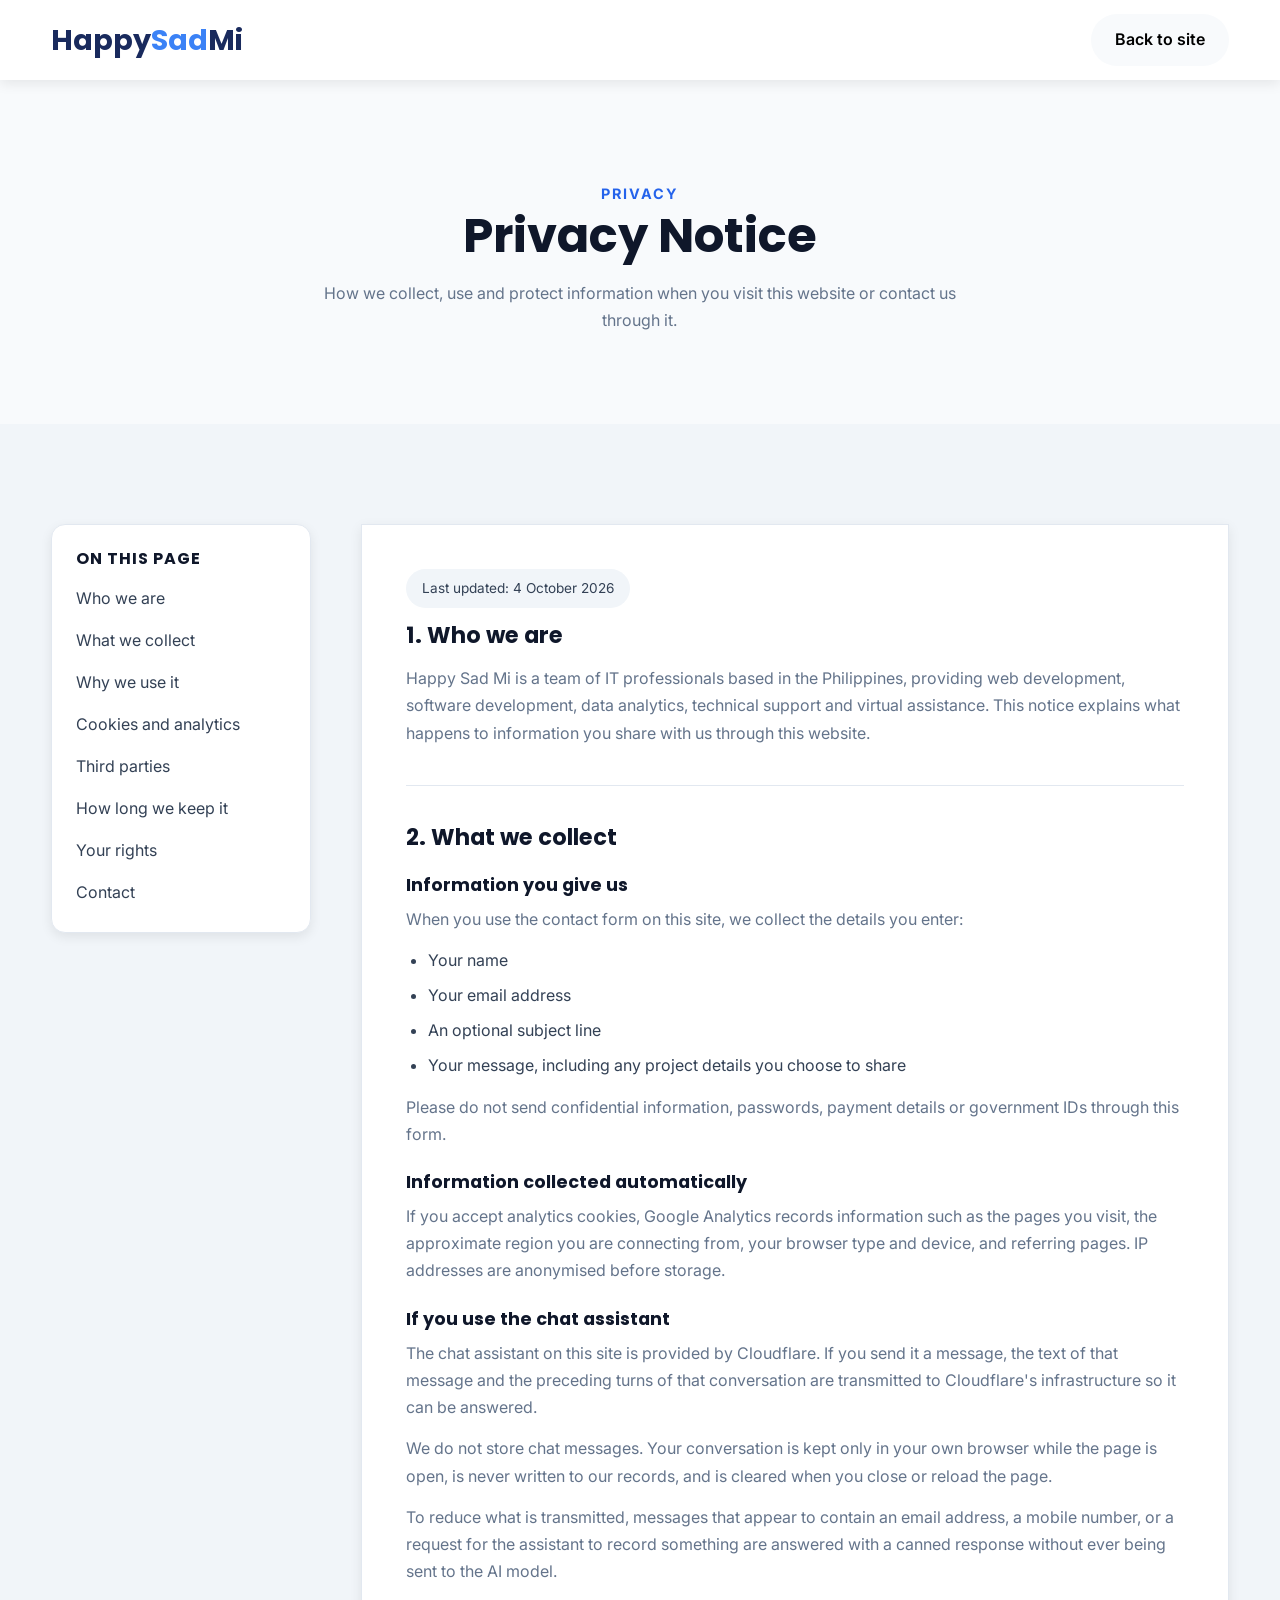
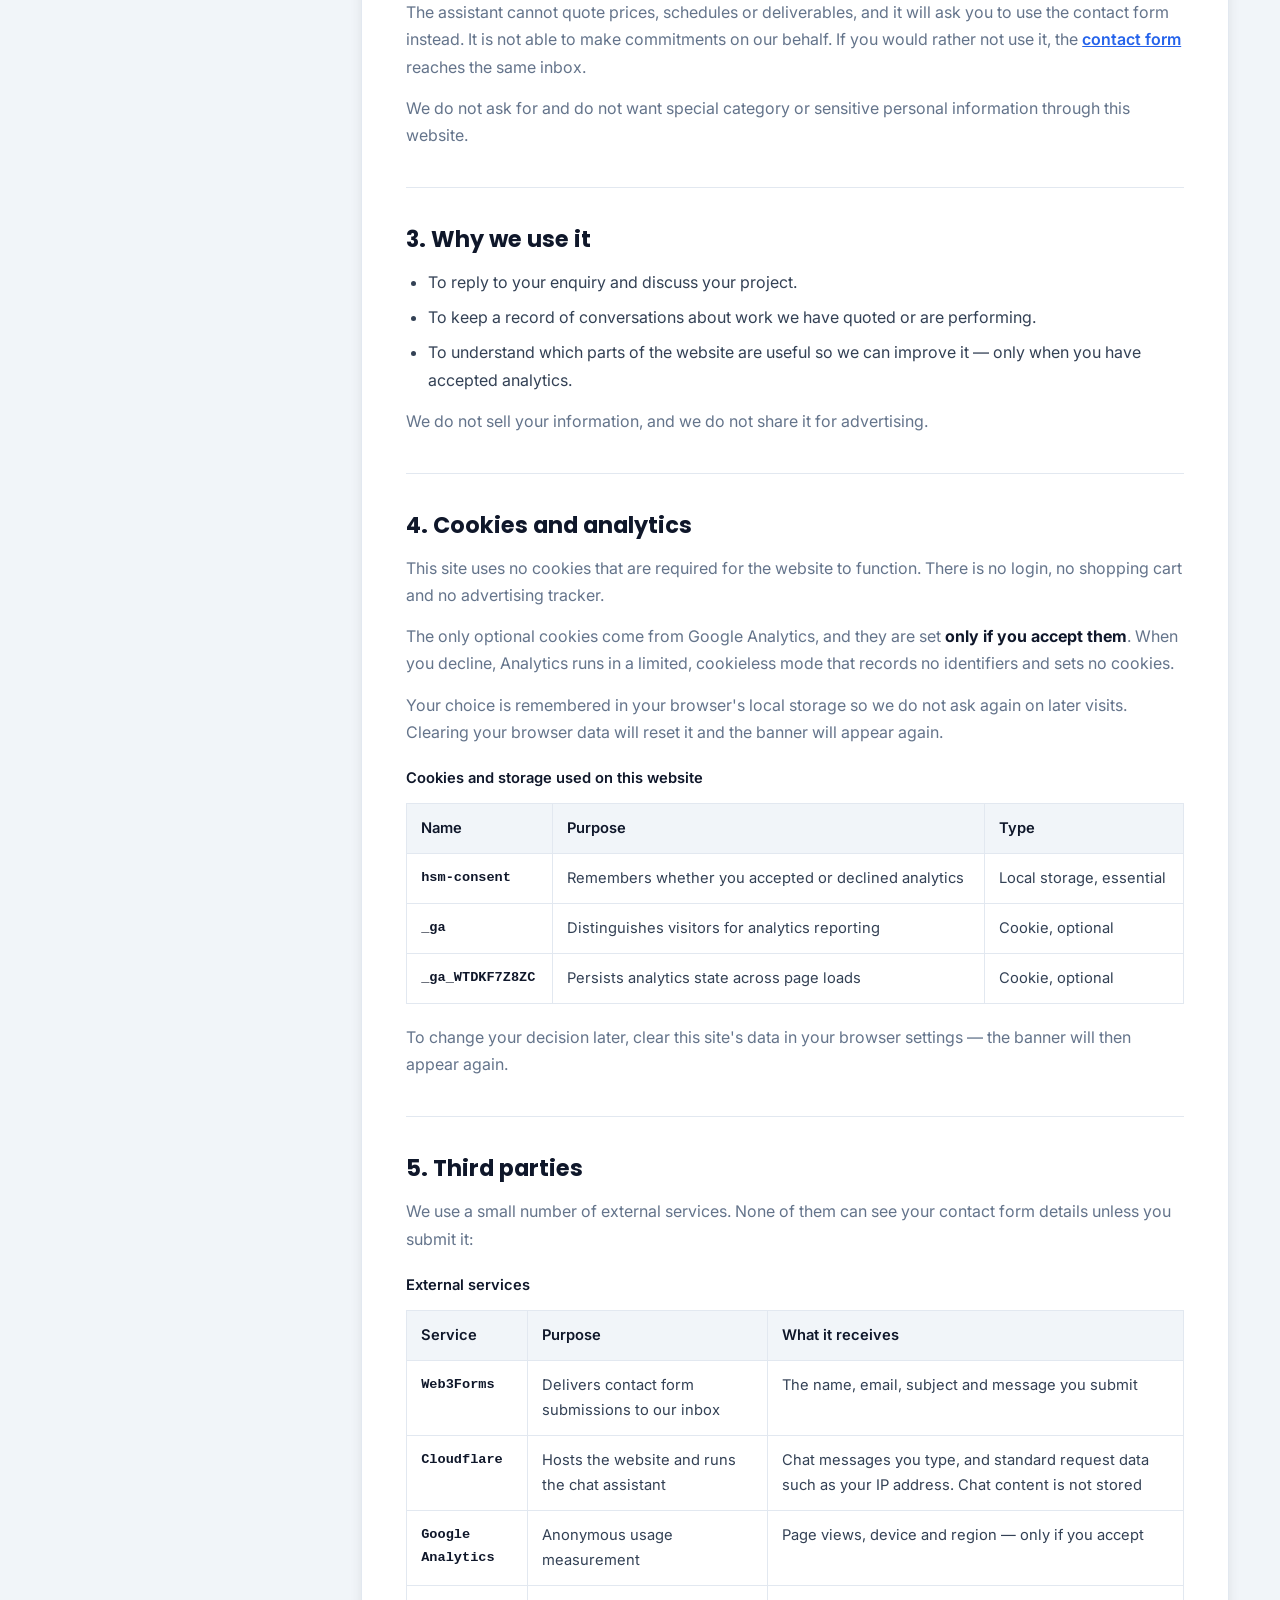
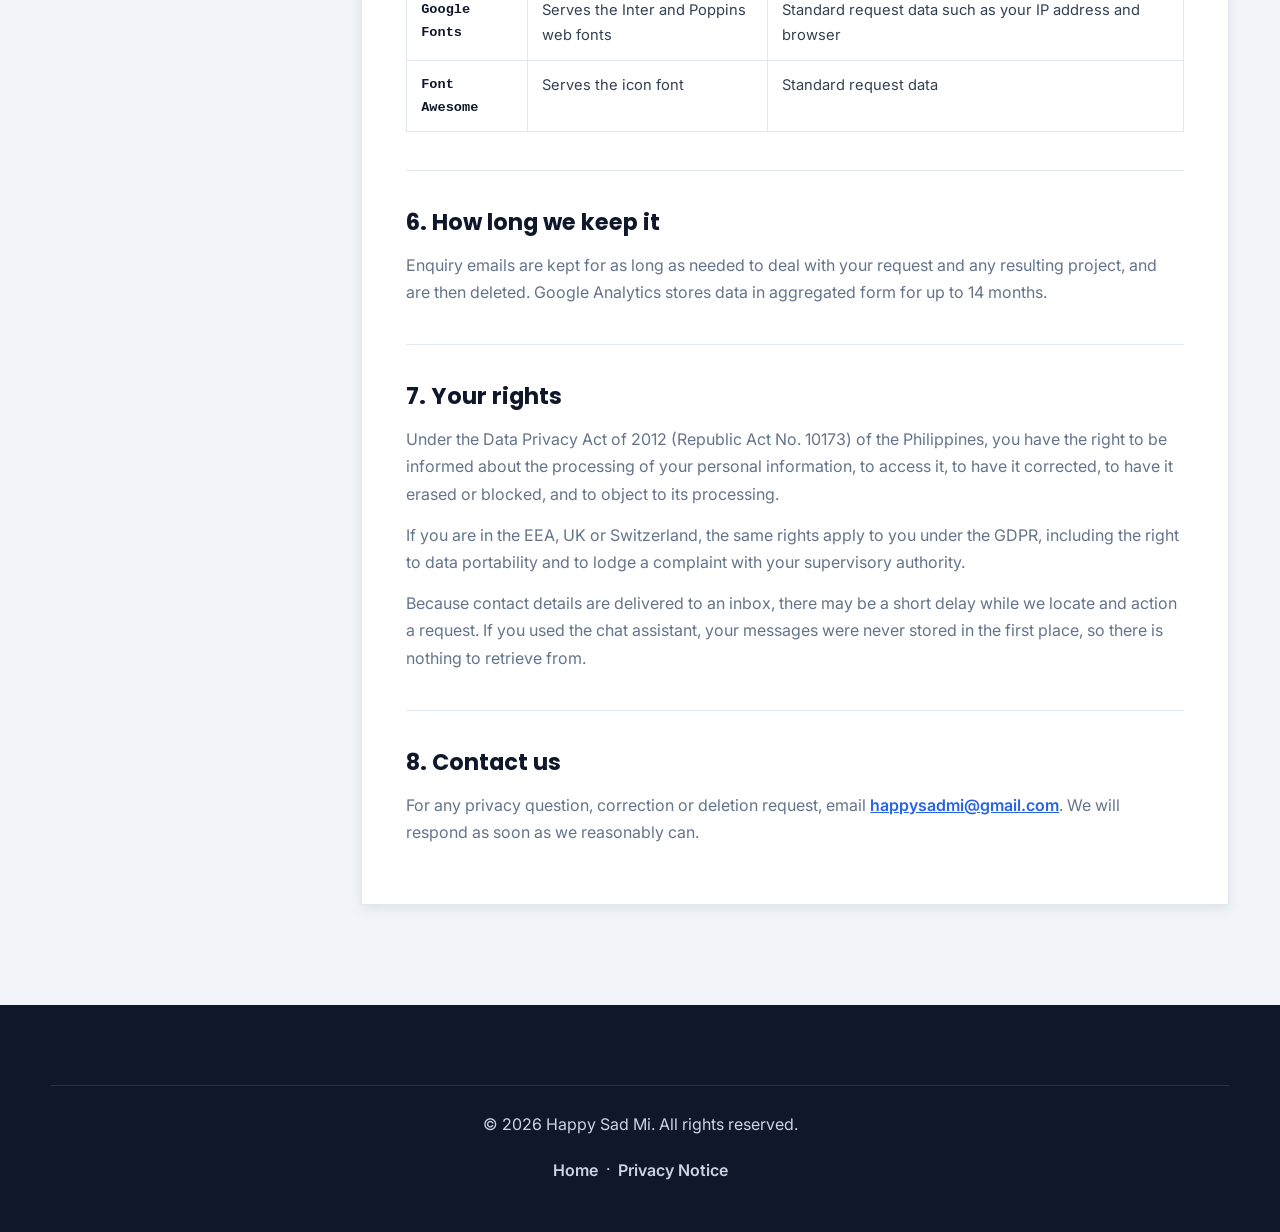
==== commit 1227e559: "Add chat widget, streaming replies, and disclose Cloudflare in privacy notice Makes the chatbot reac" ====
--- a/privacy.html
+++ b/privacy.html
@@ -31,9 +31,9 @@
 
     <!-- CSS -->
 
-    <link rel="stylesheet" href="assets/css/style.css?v=9">
-    <link rel="stylesheet" href="assets/css/components.css?v=9">
-    <link rel="stylesheet" href="assets/css/animations.css?v=9">
+    <link rel="stylesheet" href="assets/css/style.css?v=13">
+    <link rel="stylesheet" href="assets/css/components.css?v=13">
+    <link rel="stylesheet" href="assets/css/animations.css?v=13">
 
     <link rel="apple-touch-icon" sizes="180x180" href="apple-touch-icon.png">
     <link rel="icon" type="image/png" sizes="32x32" href="favicon-32x32.png">
@@ -119,7 +119,7 @@
                     <article class="legal-content">
 
                         <p class="legal-updated">
-                            Last updated: <time datetime="2026-10-03">3 October 2026</time>
+                            Last updated: <time datetime="2026-10-04">4 October 2026</time>
                         </p>
 
                         <section id="who">
@@ -170,6 +170,38 @@
                                 region you are connecting from, your browser type and
                                 device, and referring pages. IP addresses are anonymised
                                 before storage.
+                            </p>
+
+                            <h3>If you use the chat assistant</h3>
+
+                            <p>
+                                The chat assistant on this site is provided by Cloudflare.
+                                If you send it a message, the text of that message and
+                                the preceding turns of that conversation are transmitted
+                                to Cloudflare's infrastructure so it can be answered.
+                            </p>
+
+                            <p>
+                                We do not store chat messages. Your conversation is kept
+                                only in your own browser while the page is open, is never
+                                written to our records, and is cleared when you close or
+                                reload the page.
+                            </p>
+
+                            <p>
+                                To reduce what is transmitted, messages that appear to
+                                contain an email address, a mobile number, or a request
+                                for the assistant to record something are answered with a
+                                canned response without ever being sent to the AI model.
+                            </p>
+
+                            <p>
+                                The assistant cannot quote prices, schedules or deliverables,
+                                and it will ask you to use the contact form instead. It is
+                                not able to make commitments on our behalf. If you would
+                                rather not use it, the
+                                <a href="index.html#contact">contact form</a> reaches the same
+                                inbox.
                             </p>
 
                             <p>
@@ -317,6 +349,15 @@
                                     </tr>
 
                                     <tr>
+                                        <th scope="row">Cloudflare</th>
+                                        <td>Hosts the website and runs the chat
+                                            assistant</td>
+                                        <td>Chat messages you type, and standard
+                                            request data such as your IP address. Chat
+                                            content is not stored</td>
+                                    </tr>
+
+                                    <tr>
                                         <th scope="row">Google Analytics</th>
                                         <td>Anonymous usage measurement</td>
                                         <td>Page views, device and region &mdash; only if
@@ -377,6 +418,9 @@
                             <p>
                                 Because contact details are delivered to an inbox, there
                                 may be a short delay while we locate and action a request.
+                                If you used the chat assistant, your messages were never
+                                stored in the first place, so there is nothing to retrieve
+                                from.
                             </p>
 
                         </section>
--- a/assets/css/style.css
+++ b/assets/css/style.css
@@ -103,6 +103,16 @@
 
     transition:transform .35s ease;
 
+    /* Safety net for short/landscape viewports: never let the banner
+       cover the whole screen, and let it scroll if it has to. */
+    max-height:85vh;
+
+    max-height:85dvh;
+
+    overflow-y:auto;
+
+    overscroll-behavior:contain;
+
 }
 
 .consent-banner.show{
@@ -134,6 +144,8 @@
 .consent-copy{
 
     flex:1 1 460px;
+
+    min-width:0;
 
 }
 
@@ -243,6 +255,17 @@
         align-items:stretch;
 
         gap:18px;
+
+    }
+
+    /* flex-basis resolves against the MAIN axis. Once .consent-inner
+       flips to column, the 460px basis above becomes a 460px HEIGHT,
+       which stretched the banner to ~77% of a phone screen and pushed
+       the buttons to the bottom. Reset it for the column layout. */
+
+    .consent-copy{
+
+        flex:0 0 auto;
 
     }
 
@@ -695,6 +718,50 @@
 
 }
 
+/* Between 769px and ~1000px the full 8-item nav no longer fits beside the
+   logo and the last links get clipped by the fixed header (the header is
+   position:fixed, so this never shows up as a page scrollbar -- the links
+   are simply unreachable). Tighten spacing rather than dropping to the
+   hamburger this early, so tablets still get the desktop nav. */
+
+@media (max-width:1024px){
+
+    .nav-links{
+
+        gap:22px;
+
+    }
+
+    .logo{
+
+        font-size:1.5rem;
+
+    }
+
+}
+
+@media (max-width:880px){
+
+    .nav-links{
+
+        gap:15px;
+
+    }
+
+    .nav-links a{
+
+        font-size:.9rem;
+
+    }
+
+    .logo{
+
+        font-size:1.35rem;
+
+    }
+
+}
+
 .menu-btn{
 
     display:none;
@@ -852,7 +919,10 @@
 
     margin-bottom:15px;
 
-    text-align:center;
+    /* Left-aligned to match the paragraphs beneath it. A centred heading
+       over left-aligned body copy looks accidental in a narrow column. */
+
+    text-align:left;
 
 }
 
@@ -884,21 +954,25 @@
 
 }
 
+/* The min() clamp is what stops these tracks forcing a horizontal
+   scrollbar on phones: a bare minmax(500px, 1fr) floor would make the
+   card 500px wide inside a ~330px container. Never remove it. */
+
 .services-grid{
 
-    grid-template-columns:repeat(auto-fit,minmax(350px,1fr));
+    grid-template-columns:repeat(auto-fit,minmax(min(350px,100%),1fr));
 
 }
 
 .tech-grid{
 
-    grid-template-columns:repeat(auto-fit,minmax(150px,1fr));
+    grid-template-columns:repeat(auto-fit,minmax(min(150px,100%),1fr));
 
 }
 
 .portfolio-grid{
 
-    grid-template-columns:repeat(auto-fit,minmax(500px,1fr));
+    grid-template-columns:repeat(auto-fit,minmax(min(500px,100%),1fr));
 
 }
 
@@ -912,7 +986,7 @@
 
 .testimonial-grid{
 
-    grid-template-columns:repeat(auto-fit,minmax(320px,1fr));
+    grid-template-columns:repeat(auto-fit,minmax(min(320px,100%),1fr));
 
 }
 
@@ -928,7 +1002,7 @@
 
 .team-gallery{
     display:grid;
-    grid-template-columns:repeat(auto-fit,minmax(350px,1fr));
+    grid-template-columns:repeat(auto-fit,minmax(min(350px,100%),1fr));
     gap:24px;
     margin-top:40px;
 }
@@ -999,7 +1073,7 @@
 @media (max-width:768px){
 
     .team-gallery{
-        grid-template-columns:repeat(auto-fit,minmax(220px,1fr));
+        grid-template-columns:repeat(auto-fit,minmax(min(220px,100%),1fr));
     }
 
 }
@@ -1184,6 +1258,15 @@
 
     }
 
+    /* Single column: the copy now spans the section, so a centred
+       lead-in reads as deliberate. */
+
+    .about-grid h3{
+
+        text-align:center;
+
+    }
+
     .stats-grid{
 
         grid-template-columns:repeat(2,1fr);
--- a/assets/css/components.css
+++ b/assets/css/components.css
@@ -8,19 +8,18 @@
    ABOUT
 =========================== */
 
+/* Grid rather than wrapping flex: the previous flex-wrap layout left a
+   ragged right edge (2 cards then 1) and capped each card at 320px inside
+   a wider column, so the cards never filled the space beside the copy. */
+
 .about-cards{
-    display: flex;
+    display: grid;
+    grid-template-columns: repeat(auto-fit, minmax(min(260px, 100%), 1fr));
     gap: 20px;
-    justify-content: space-between;
-    align-items: stretch;
-    flex-wrap: wrap; /* Allows wrapping on smaller screens */
+    align-content: start;
 }
 
 .info-card{
-    flex: 1;
-    min-width: 250px;
-    max-width: 320px;
-
     display: flex;
     align-items: center;
     gap: 16px;
@@ -824,6 +823,9 @@
 
     box-shadow:var(--shadow-sm);
 
+
+
+    min-width:0;
 }
 
 .legal-toc h2{
@@ -880,6 +882,9 @@
 
     box-shadow:var(--shadow-sm);
 
+
+
+    min-width:0;
 }
 
 .legal-content section + section{
